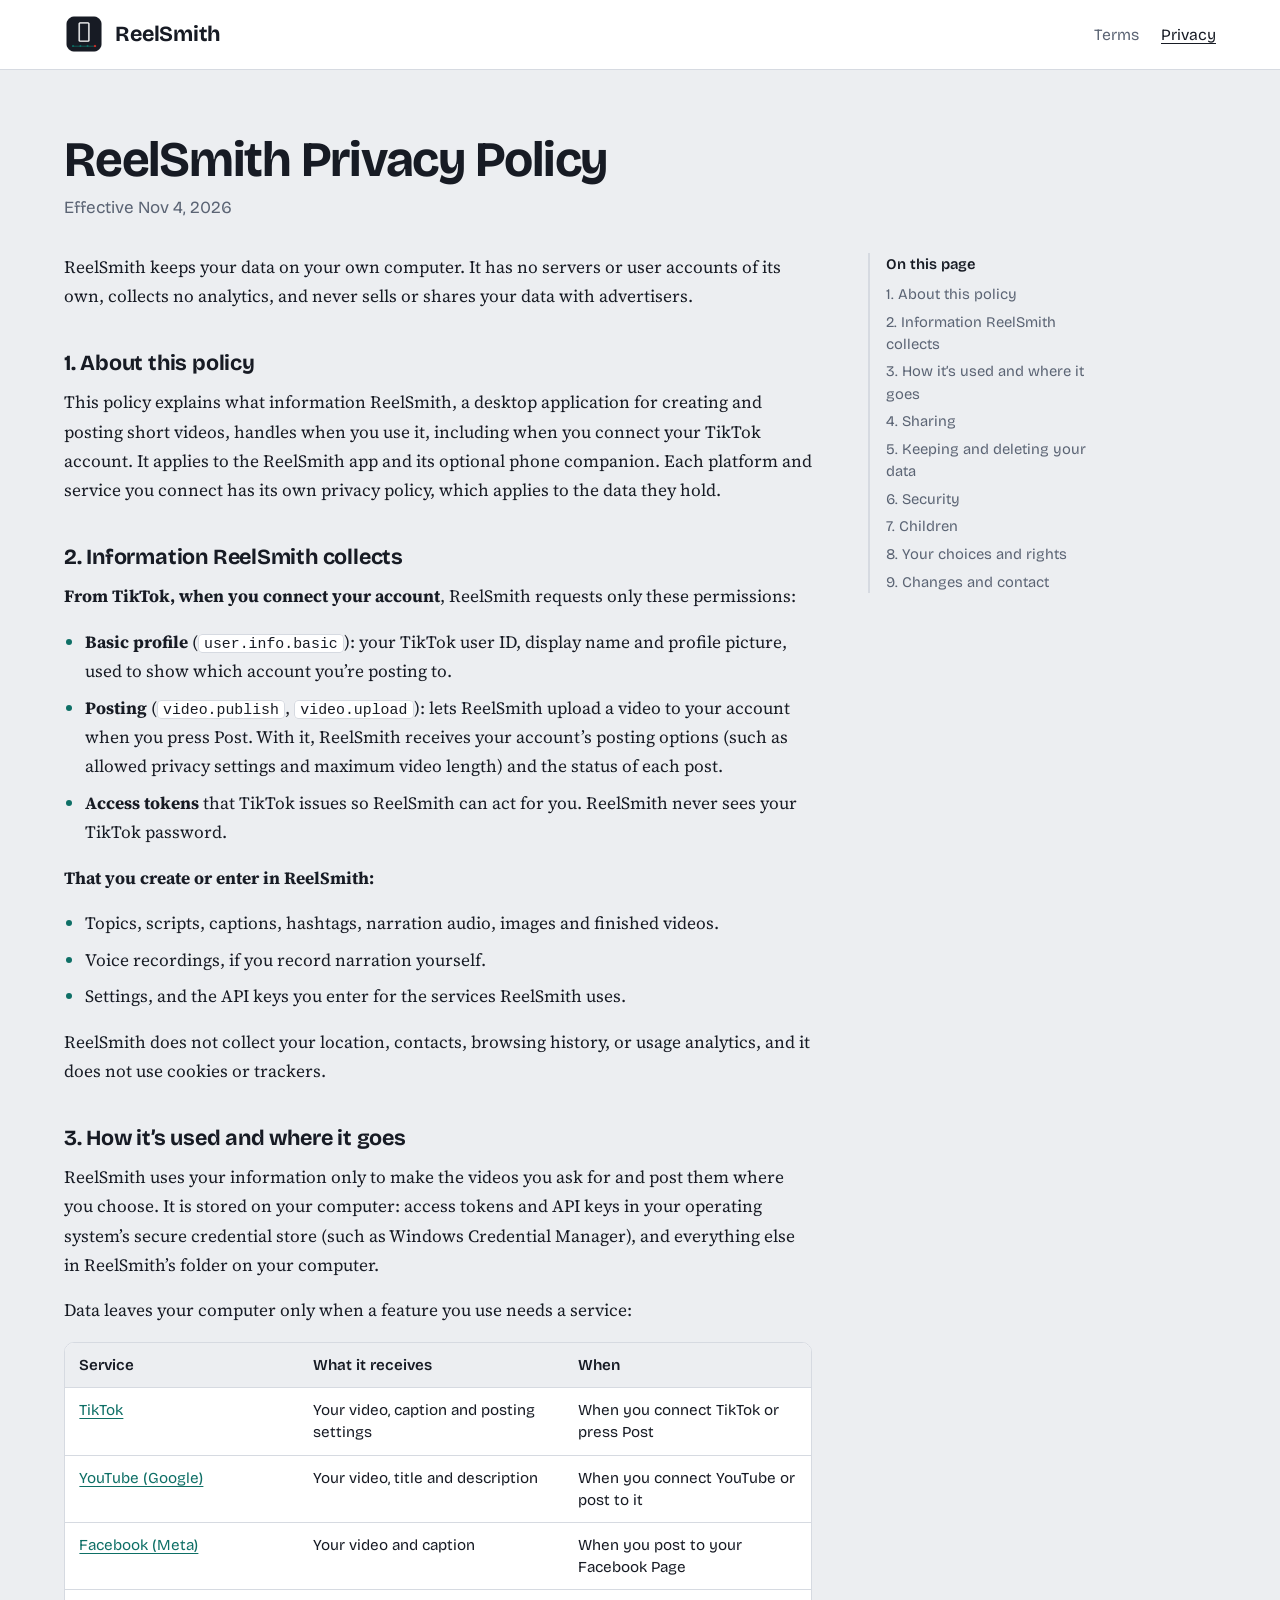
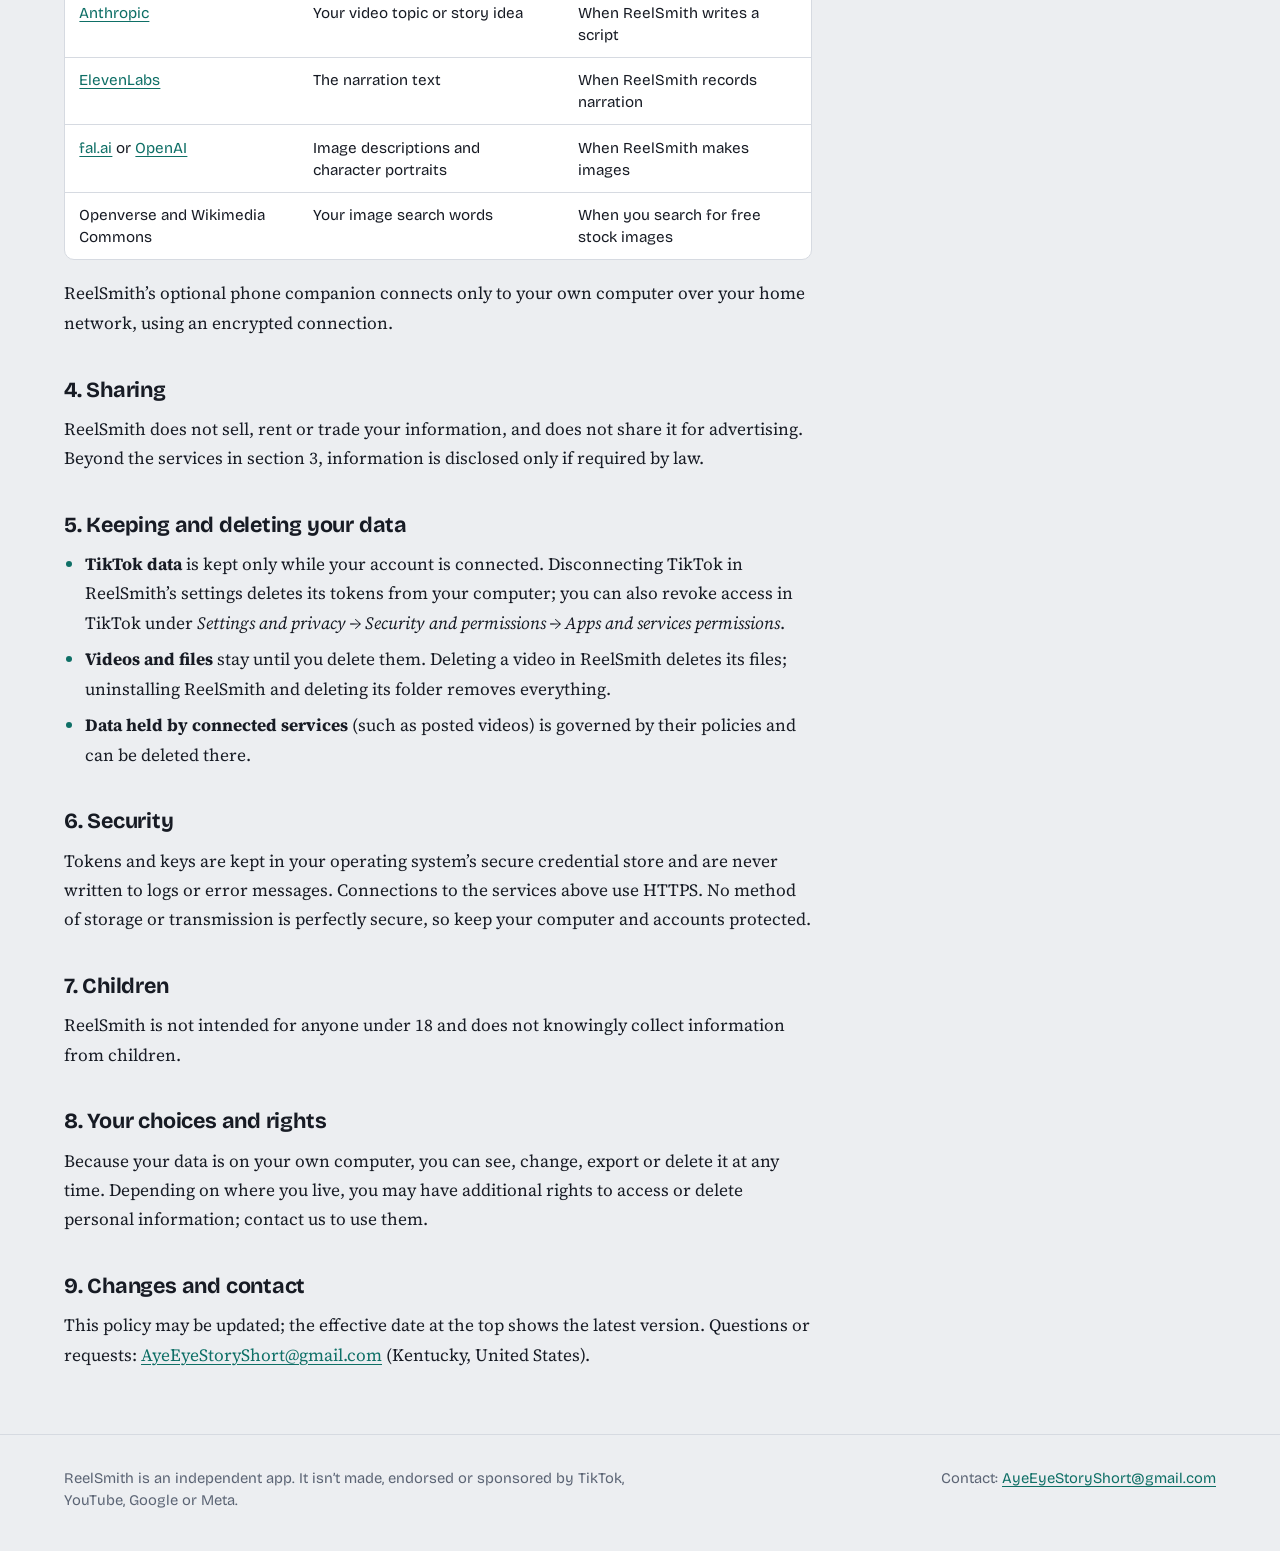
==== privacy.html @ bc8e4c97 "Add files via upload" ====
<!doctype html>
<html lang="en">
<head>
  <meta charset="utf-8">
  <meta name="viewport" content="width=device-width, initial-scale=1">
  <title>ReelSmith Privacy Policy</title>
  <meta name="description" content="How ReelSmith, a desktop app for making and posting narrated short videos, handles your information.">
  <meta name="theme-color" content="#171b24">
  <link rel="icon" type="image/png" href="favicon.png">
  <link rel="apple-touch-icon" href="logo.png">
  <meta property="og:title" content="ReelSmith Privacy Policy">
  <meta property="og:description" content="How ReelSmith, a desktop app for making and posting narrated short videos, handles your information.">
  <meta property="og:image" content="logo.png">
  <link rel="preconnect" href="https://fonts.googleapis.com">
  <link rel="preconnect" href="https://fonts.gstatic.com" crossorigin>
  <link href="https://fonts.googleapis.com/css2?family=Bricolage+Grotesque:opsz,wght@12..96,400;12..96,600;12..96,700&family=Source+Serif+4:opsz,wght@8..60,400;8..60,600&display=swap" rel="stylesheet">
  <link rel="stylesheet" href="style.css">
</head>
<body>
<header class="site-header">
  <div class="wrap">
    <a class="brand" href="./"><img src="logo.png" alt="" width="40" height="40"><span>ReelSmith</span></a>
    <nav class="site-nav" aria-label="Site">
      <a href="terms.html">Terms</a>
      <a href="privacy.html" aria-current="page">Privacy</a>
    </nav>
  </div>
</header>
<main class="doc">
  <div class="wrap">
    <div class="doc-head">
      <h1>ReelSmith Privacy Policy</h1>
      <p class="effective">Effective Nov 4, 2026</p>
    </div>
    <div class="doc-layout">
      <article class="prose">
<p>ReelSmith keeps your data on your own computer. It has no servers or user accounts of its own, collects no analytics, and never sells or shares your data with advertisers.</p>
<h2 id="1-about-this-policy">1. About this policy</h2>
<p>This policy explains what information ReelSmith, a desktop application for creating and posting short videos, handles when you use it, including when you connect your TikTok account. It applies to the ReelSmith app and its optional phone companion. Each platform and service you connect has its own privacy policy, which applies to the data they hold.</p>
<h2 id="2-information-reelsmith-collects">2. Information ReelSmith collects</h2>
<p><strong>From TikTok, when you connect your account</strong>, ReelSmith requests only these permissions:</p>
<ul>
<li><strong>Basic profile</strong> (<code>user.info.basic</code>): your TikTok user ID, display name and profile picture, used to show which account you&rsquo;re posting to.</li>
<li><strong>Posting</strong> (<code>video.publish</code>, <code>video.upload</code>): lets ReelSmith upload a video to your account when you press Post. With it, ReelSmith receives your account&rsquo;s posting options (such as allowed privacy settings and maximum video length) and the status of each post.</li>
<li><strong>Access tokens</strong> that TikTok issues so ReelSmith can act for you. ReelSmith never sees your TikTok password.</li>
</ul>
<p><strong>That you create or enter in ReelSmith:</strong></p>
<ul>
<li>Topics, scripts, captions, hashtags, narration audio, images and finished videos.</li>
<li>Voice recordings, if you record narration yourself.</li>
<li>Settings, and the API keys you enter for the services ReelSmith uses.</li>
</ul>
<p>ReelSmith does not collect your location, contacts, browsing history, or usage analytics, and it does not use cookies or trackers.</p>
<h2 id="3-how-it-s-used-and-where-it-goes">3. How it&rsquo;s used and where it goes</h2>
<p>ReelSmith uses your information only to make the videos you ask for and post them where you choose. It is stored on your computer: access tokens and API keys in your operating system&rsquo;s secure credential store (such as Windows Credential Manager), and everything else in ReelSmith&rsquo;s folder on your computer.</p>
<p>Data leaves your computer only when a feature you use needs a service:</p>
<div class="table-scroll"><table>
<thead>
<tr>
<th>Service</th>
<th>What it receives</th>
<th>When</th>
</tr>
</thead>
<tbody>
<tr>
<td><a href="https://www.tiktok.com/legal/privacy-policy" rel="noopener">TikTok</a></td>
<td>Your video, caption and posting settings</td>
<td>When you connect TikTok or press Post</td>
</tr>
<tr>
<td><a href="https://policies.google.com/privacy" rel="noopener">YouTube (Google)</a></td>
<td>Your video, title and description</td>
<td>When you connect YouTube or post to it</td>
</tr>
<tr>
<td><a href="https://www.facebook.com/privacy/policy" rel="noopener">Facebook (Meta)</a></td>
<td>Your video and caption</td>
<td>When you post to your Facebook Page</td>
</tr>
<tr>
<td><a href="https://www.anthropic.com/legal/privacy" rel="noopener">Anthropic</a></td>
<td>Your video topic or story idea</td>
<td>When ReelSmith writes a script</td>
</tr>
<tr>
<td><a href="https://elevenlabs.io/privacy-policy" rel="noopener">ElevenLabs</a></td>
<td>The narration text</td>
<td>When ReelSmith records narration</td>
</tr>
<tr>
<td><a href="https://fal.ai/privacy" rel="noopener">fal.ai</a> or <a href="https://openai.com/policies/privacy-policy" rel="noopener">OpenAI</a></td>
<td>Image descriptions and character portraits</td>
<td>When ReelSmith makes images</td>
</tr>
<tr>
<td>Openverse and Wikimedia Commons</td>
<td>Your image search words</td>
<td>When you search for free stock images</td>
</tr>
</tbody>
</table></div>
<p>ReelSmith&rsquo;s optional phone companion connects only to your own computer over your home network, using an encrypted connection.</p>
<h2 id="4-sharing">4. Sharing</h2>
<p>ReelSmith does not sell, rent or trade your information, and does not share it for advertising. Beyond the services in section 3, information is disclosed only if required by law.</p>
<h2 id="5-keeping-and-deleting-your-data">5. Keeping and deleting your data</h2>
<ul>
<li><strong>TikTok data</strong> is kept only while your account is connected. Disconnecting TikTok in ReelSmith&rsquo;s settings deletes its tokens from your computer; you can also revoke access in TikTok under <em>Settings and privacy → Security and permissions → Apps and services permissions</em>.</li>
<li><strong>Videos and files</strong> stay until you delete them. Deleting a video in ReelSmith deletes its files; uninstalling ReelSmith and deleting its folder removes everything.</li>
<li><strong>Data held by connected services</strong> (such as posted videos) is governed by their policies and can be deleted there.</li>
</ul>
<h2 id="6-security">6. Security</h2>
<p>Tokens and keys are kept in your operating system&rsquo;s secure credential store and are never written to logs or error messages. Connections to the services above use HTTPS. No method of storage or transmission is perfectly secure, so keep your computer and accounts protected.</p>
<h2 id="7-children">7. Children</h2>
<p>ReelSmith is not intended for anyone under 18 and does not knowingly collect information from children.</p>
<h2 id="8-your-choices-and-rights">8. Your choices and rights</h2>
<p>Because your data is on your own computer, you can see, change, export or delete it at any time. Depending on where you live, you may have additional rights to access or delete personal information; contact us to use them.</p>
<h2 id="9-changes-and-contact">9. Changes and contact</h2>
<p>This policy may be updated; the effective date at the top shows the latest version. Questions or requests: <a href="mailto:AyeEyeStoryShort@gmail.com">AyeEyeStoryShort@gmail.com</a> (Kentucky, United States).</p>
      </article>
      <nav class="toc" aria-label="On this page">
        <p>On this page</p>
        <ol>
          <li><a href="#1-about-this-policy">1. About this policy</a></li>
          <li><a href="#2-information-reelsmith-collects">2. Information ReelSmith collects</a></li>
          <li><a href="#3-how-it-s-used-and-where-it-goes">3. How it&rsquo;s used and where it goes</a></li>
          <li><a href="#4-sharing">4. Sharing</a></li>
          <li><a href="#5-keeping-and-deleting-your-data">5. Keeping and deleting your data</a></li>
          <li><a href="#6-security">6. Security</a></li>
          <li><a href="#7-children">7. Children</a></li>
          <li><a href="#8-your-choices-and-rights">8. Your choices and rights</a></li>
          <li><a href="#9-changes-and-contact">9. Changes and contact</a></li>
        </ol>
      </nav>
    </div>
  </div>
</main>
<footer class="site-footer">
  <div class="wrap">
    <p>ReelSmith is an independent app. It isn&rsquo;t made, endorsed or sponsored by TikTok, YouTube, Google or Meta.</p>
    <p>Contact: <a href="mailto:AyeEyeStoryShort@gmail.com">AyeEyeStoryShort@gmail.com</a></p>
  </div>
</footer>
</body>
</html>
---- style.css ----
/* ReelSmith site: the app's own palette, light and dark. */
:root {
  --page: #eceef1;
  --surface: #ffffff;
  --ink: #171b24;
  --muted: #5b6474;
  --line: #d6dae1;
  --teal: #0e6f66;
  --teal-strong: #0b5a53;
  --red: #c4302b;
  --display: "Bricolage Grotesque", "Segoe UI", system-ui, sans-serif;
  --text: "Source Serif 4", Georgia, "Times New Roman", serif;
  --ui: "Bricolage Grotesque", "Segoe UI", system-ui, sans-serif;
  color-scheme: light;
}
@media (prefers-color-scheme: dark) {
  :root {
    --page: #12151c;
    --surface: #1a1e27;
    --ink: #e9ecf1;
    --muted: #a0a8b6;
    --line: #2d3340;
    --teal: #46b8a8;
    --teal-strong: #6fd0c2;
    --red: #e25a52;
    color-scheme: dark;
  }
}

* { box-sizing: border-box; }
html { -webkit-text-size-adjust: 100%; }
body {
  margin: 0;
  background: var(--page);
  color: var(--ink);
  font-family: var(--ui);
  font-size: 1.0625rem;
  line-height: 1.5;
}
a { color: var(--teal); text-underline-offset: 0.18em; text-decoration-thickness: 1px; }
a:hover { color: var(--teal-strong); text-decoration-thickness: 2px; }
a:focus-visible, button:focus-visible { outline: 3px solid var(--teal); outline-offset: 3px; border-radius: 4px; }

.wrap { width: min(72rem, 100% - 2.5rem); margin-inline: auto; }

/* Header */
.site-header { border-bottom: 1px solid var(--line); background: var(--surface); }
.site-header .wrap { display: flex; align-items: center; justify-content: space-between; gap: 1rem; padding-block: 0.9rem; }
.brand { display: inline-flex; align-items: center; gap: 0.7rem; color: var(--ink); text-decoration: none; }
.brand img { width: 2.5rem; height: 2.5rem; display: block; }
.brand span { font-family: var(--display); font-weight: 700; font-size: 1.35rem; letter-spacing: -0.01em; }
.brand:hover { color: var(--ink); }
.site-nav { display: flex; gap: 1.4rem; font-size: 0.98rem; }
.site-nav a { color: var(--muted); text-decoration: none; }
.site-nav a:hover, .site-nav a[aria-current="page"] { color: var(--ink); text-decoration: underline; }

/* Home: hero */
.hero { padding-block: clamp(3rem, 8vw, 6.5rem) clamp(2.5rem, 6vw, 4.5rem); }
.hero h1 {
  font-family: var(--display);
  font-weight: 700;
  font-size: clamp(2.5rem, 6.4vw, 4.6rem);
  line-height: 1.02;
  letter-spacing: -0.03em;
  max-width: 13ch;
  margin: 0 0 1.4rem;
}
.hero .lede { font-size: clamp(1.1rem, 1.6vw, 1.3rem); line-height: 1.55; color: var(--muted); max-width: 56ch; margin: 0; }

/* The step track from the logo, at page scale */
.track {
  list-style: none;
  margin: clamp(2.8rem, 6vw, 4.2rem) 0 0;
  padding: 0;
  display: grid;
  grid-template-columns: repeat(5, 1fr);
  max-width: 60rem;
}
.track li { position: relative; padding-top: 2.2rem; font-weight: 600; }
.track li::before { /* the line */
  content: "";
  position: absolute;
  top: 0.62rem;
  left: 0;
  right: 0;
  height: 4px;
  background: var(--teal);
}
.track li:last-child::before { right: auto; width: 0.7rem; }
.track .stop {
  position: absolute;
  top: 0;
  left: 0;
  width: 1.5rem;
  height: 1.5rem;
  border-radius: 50%;
  background: var(--teal);
}
.track .post .stop { border-radius: 4px; background: var(--red); }
.track small { display: block; font-weight: 400; color: var(--muted); font-size: 0.92rem; margin-top: 0.15rem; max-width: 14ch; }
.track .post small { color: var(--ink); }

@media (prefers-reduced-motion: no-preference) {
  .track .stop { animation: light 420ms ease-out both; }
  .track li:nth-child(2) .stop { animation-delay: 160ms; }
  .track li:nth-child(3) .stop { animation-delay: 320ms; }
  .track li:nth-child(4) .stop { animation-delay: 480ms; }
  .track li:nth-child(5) .stop { animation-delay: 700ms; }
  @keyframes light { from { transform: scale(0.4); opacity: 0; } to { transform: scale(1); opacity: 1; } }
}

/* Home: sections */
.band { background: var(--surface); border-block: 1px solid var(--line); padding-block: clamp(2.5rem, 6vw, 4rem); }
.section-title { font-family: var(--display); font-size: 1.6rem; letter-spacing: -0.01em; margin: 0 0 1.5rem; }
.features { display: grid; grid-template-columns: repeat(3, 1fr); gap: 2rem 2.5rem; }
.features h3 { font-family: var(--display); font-size: 1.15rem; margin: 0 0 0.4rem; }
.features p { margin: 0; color: var(--muted); max-width: 40ch; }

.data { padding-block: clamp(2.5rem, 6vw, 4rem); display: grid; grid-template-columns: 1.2fr 1fr; gap: 2.5rem; align-items: start; }
.data p { margin: 0 0 1rem; max-width: 58ch; }
.legal-links { display: grid; gap: 0.75rem; }
.legal-links a {
  display: flex;
  flex-direction: column;
  gap: 0.2rem;
  padding: 1rem 1.15rem;
  background: var(--surface);
  border: 1px solid var(--line);
  border-radius: 10px;
  color: var(--ink);
  text-decoration: none;
  font-family: var(--display);
  font-weight: 600;
  font-size: 1.15rem;
}
.legal-links a span { font-family: var(--ui); font-weight: 400; font-size: 0.9rem; color: var(--muted); }
.legal-links a:hover { border-color: var(--teal); }

/* Legal pages */
.doc { padding-block: clamp(2.5rem, 6vw, 4rem) 3rem; }
.doc-head { max-width: 68ch; margin-bottom: 2rem; }
.doc-head h1 { font-family: var(--display); font-size: clamp(2.1rem, 4.6vw, 3.1rem); line-height: 1.05; letter-spacing: -0.025em; margin: 0 0 0.6rem; }
.doc-head .effective { color: var(--muted); margin: 0; }
.doc-layout { display: grid; grid-template-columns: minmax(0, 68ch) 15rem; gap: 3.5rem; align-items: start; }
.toc { position: sticky; top: 1.5rem; font-size: 0.92rem; border-left: 2px solid var(--line); padding-left: 1rem; }
.toc p { font-weight: 600; margin: 0 0 0.5rem; }
.toc ol { list-style: none; margin: 0; padding: 0; display: grid; gap: 0.35rem; }
.toc a { color: var(--muted); text-decoration: none; }
.toc a:hover { color: var(--ink); text-decoration: underline; }

.prose { font-family: var(--text); font-size: 1.08rem; line-height: 1.7; }
.prose > :first-child { margin-top: 0; }
.prose h2 { font-family: var(--display); font-size: 1.35rem; line-height: 1.25; letter-spacing: -0.01em; margin: 2.4rem 0 0.7rem; scroll-margin-top: 1rem; }
.prose p, .prose ul { margin: 0 0 1rem; }
.prose ul { padding-left: 1.3rem; }
.prose li { margin-bottom: 0.45rem; }
.prose li::marker { color: var(--teal); }
.prose code { font-family: Consolas, "SFMono-Regular", Menlo, monospace; font-size: 0.86em; background: var(--surface); border: 1px solid var(--line); border-radius: 4px; padding: 0.05em 0.35em; }
.table-scroll { overflow-x: auto; margin: 0 0 1.2rem; border: 1px solid var(--line); border-radius: 10px; background: var(--surface); }
.prose table { width: 100%; border-collapse: collapse; font-family: var(--ui); font-size: 0.95rem; line-height: 1.45; }
.prose th, .prose td { text-align: left; vertical-align: top; padding: 0.7rem 0.9rem; border-bottom: 1px solid var(--line); }
.prose th { font-weight: 600; background: var(--page); }
.prose tr:last-child td { border-bottom: 0; }

/* Footer */
.site-footer { border-top: 1px solid var(--line); padding-block: 2rem 2.5rem; color: var(--muted); font-size: 0.92rem; }
.site-footer .wrap { display: flex; flex-wrap: wrap; justify-content: space-between; gap: 0.75rem 2rem; }
.site-footer p { margin: 0; max-width: 60ch; }

/* Small screens */
@media (max-width: 860px) {
  .features, .data { grid-template-columns: 1fr; }
  .doc-layout { grid-template-columns: 1fr; gap: 0; }
  .toc { position: static; order: -1; margin-bottom: 2rem; }
}
@media (max-width: 560px) {
  .site-nav { gap: 1rem; font-size: 0.92rem; }
  .brand span { font-size: 1.2rem; }
  .track { grid-template-columns: 1fr; gap: 0; }
  .track li { padding: 0 0 1.4rem 2.6rem; min-height: 3.2rem; }
  .track li::before { top: 0; bottom: 0; left: 0.62rem; right: auto; width: 4px; height: auto; }
  .track li:last-child::before { height: 0.7rem; width: 4px; }
  .track small { max-width: none; }
}
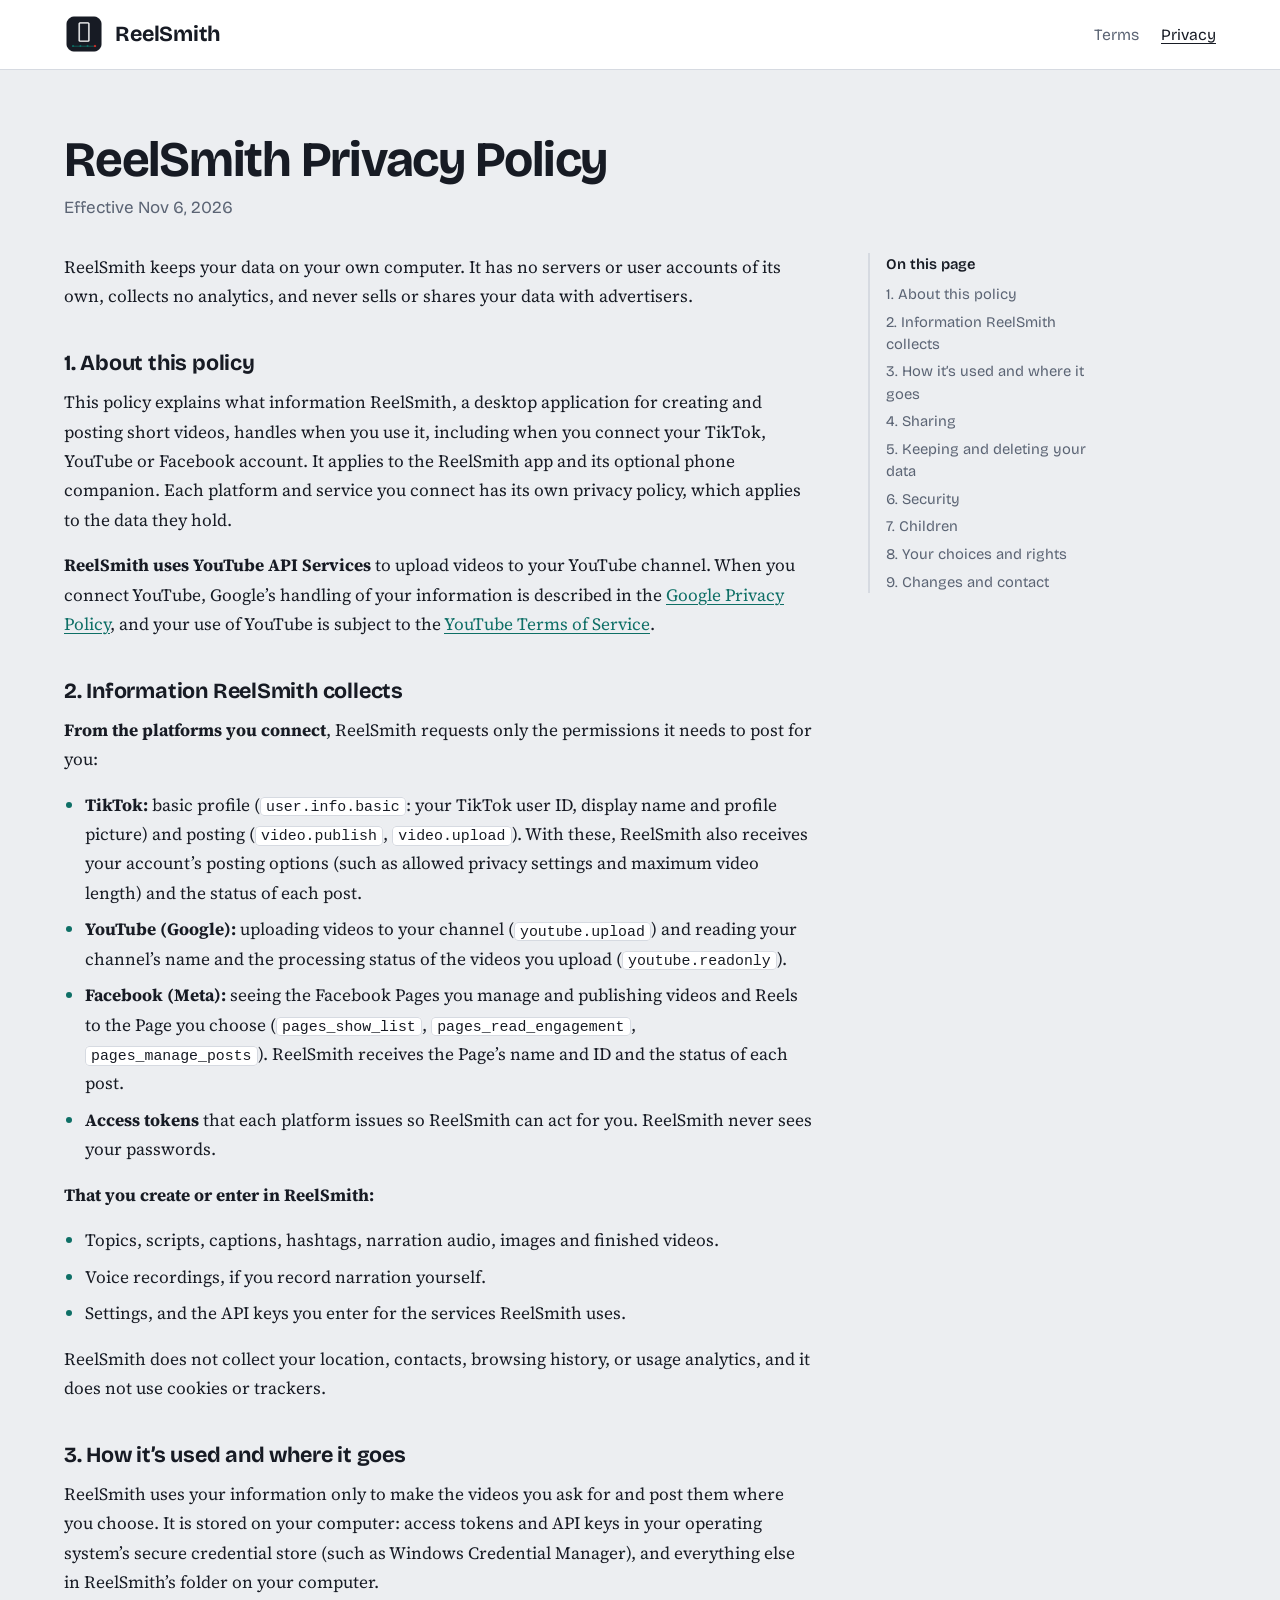
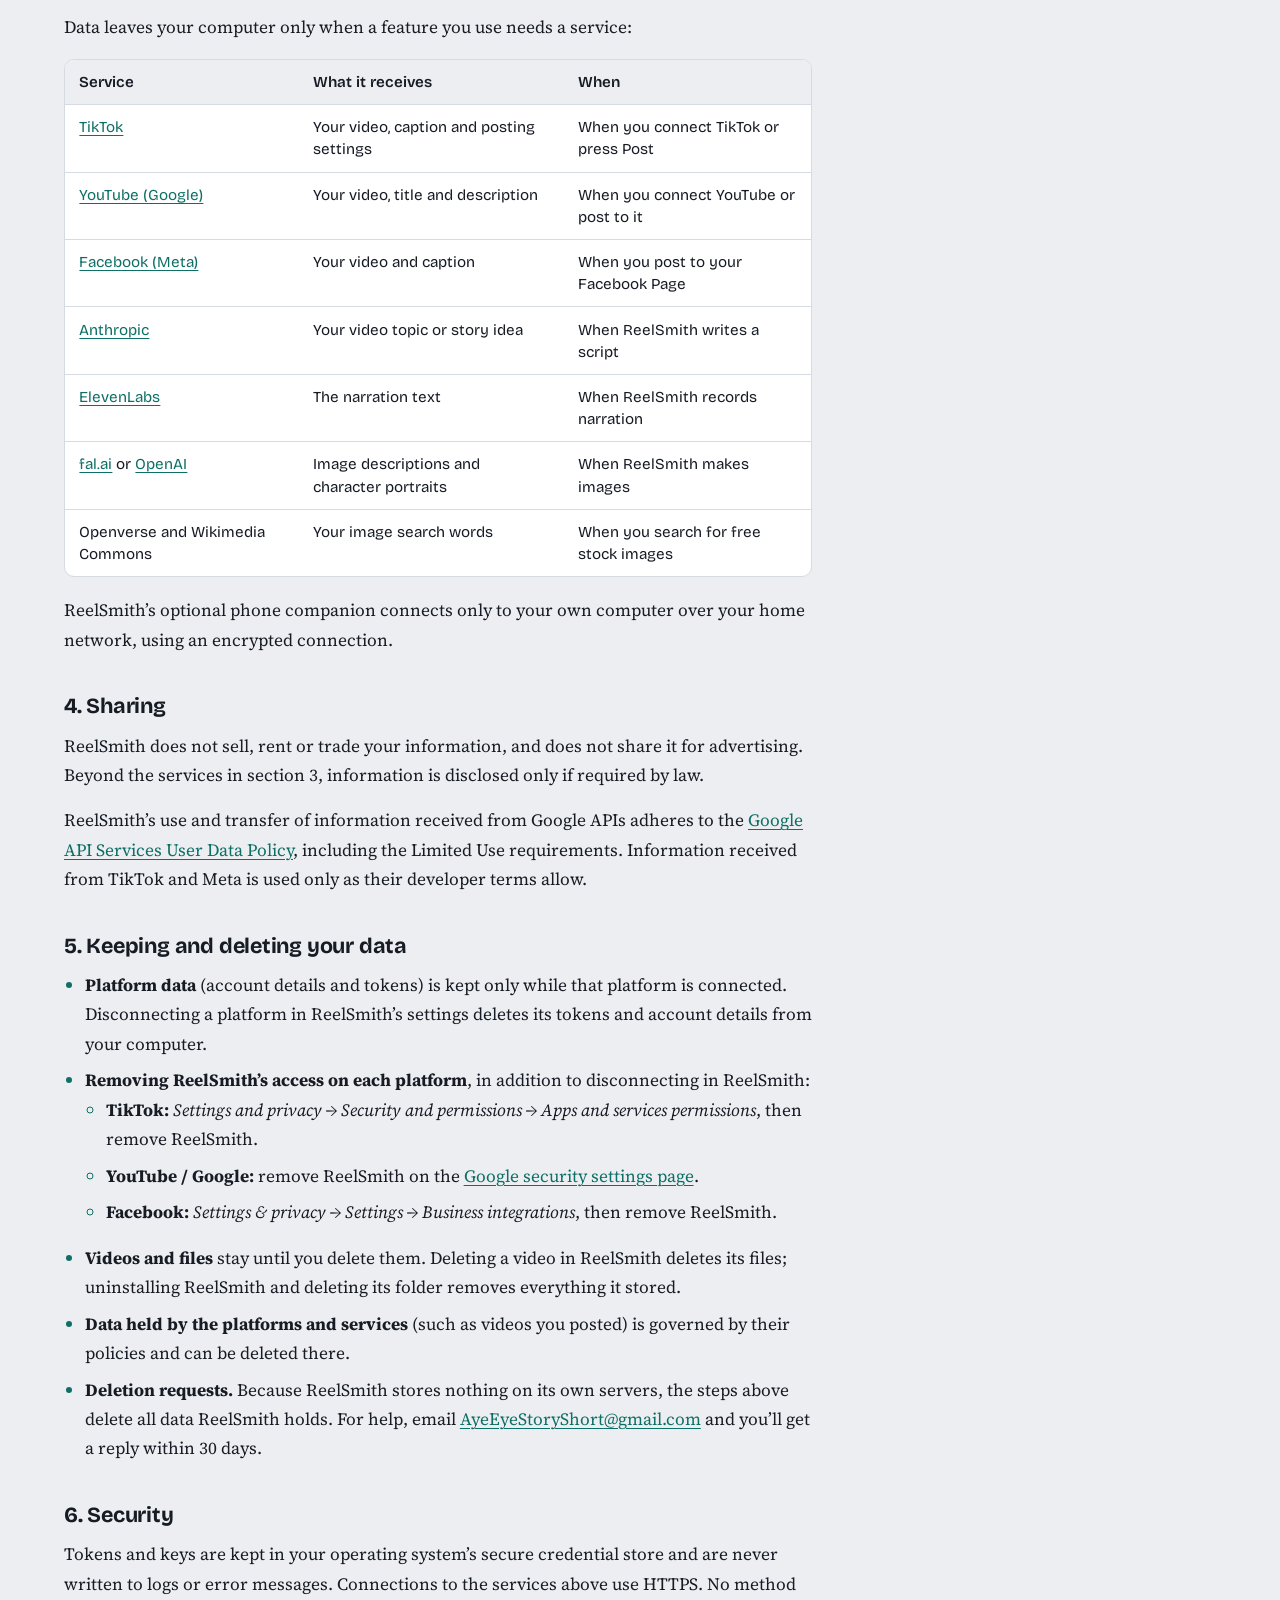
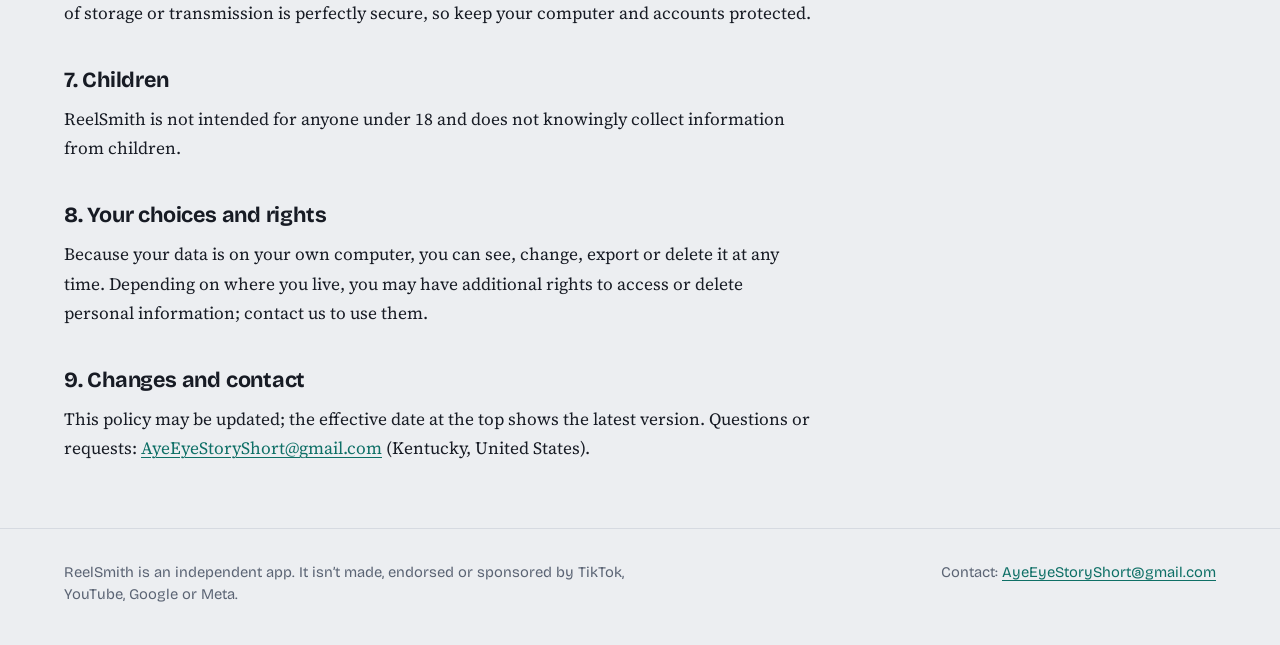
==== commit 4df49f32: "Add files via upload" ====
--- a/privacy.html
+++ b/privacy.html
@@ -30,19 +30,21 @@
   <div class="wrap">
     <div class="doc-head">
       <h1>ReelSmith Privacy Policy</h1>
-      <p class="effective">Effective Nov 4, 2026</p>
+      <p class="effective">Effective Nov 6, 2026</p>
     </div>
     <div class="doc-layout">
       <article class="prose">
 <p>ReelSmith keeps your data on your own computer. It has no servers or user accounts of its own, collects no analytics, and never sells or shares your data with advertisers.</p>
 <h2 id="1-about-this-policy">1. About this policy</h2>
-<p>This policy explains what information ReelSmith, a desktop application for creating and posting short videos, handles when you use it, including when you connect your TikTok account. It applies to the ReelSmith app and its optional phone companion. Each platform and service you connect has its own privacy policy, which applies to the data they hold.</p>
+<p>This policy explains what information ReelSmith, a desktop application for creating and posting short videos, handles when you use it, including when you connect your TikTok, YouTube or Facebook account. It applies to the ReelSmith app and its optional phone companion. Each platform and service you connect has its own privacy policy, which applies to the data they hold.</p>
+<p><strong>ReelSmith uses YouTube API Services</strong> to upload videos to your YouTube channel. When you connect YouTube, Google&rsquo;s handling of your information is described in the <a href="http://www.google.com/policies/privacy" rel="noopener">Google Privacy Policy</a>, and your use of YouTube is subject to the <a href="https://www.youtube.com/t/terms" rel="noopener">YouTube Terms of Service</a>.</p>
 <h2 id="2-information-reelsmith-collects">2. Information ReelSmith collects</h2>
-<p><strong>From TikTok, when you connect your account</strong>, ReelSmith requests only these permissions:</p>
+<p><strong>From the platforms you connect</strong>, ReelSmith requests only the permissions it needs to post for you:</p>
 <ul>
-<li><strong>Basic profile</strong> (<code>user.info.basic</code>): your TikTok user ID, display name and profile picture, used to show which account you&rsquo;re posting to.</li>
-<li><strong>Posting</strong> (<code>video.publish</code>, <code>video.upload</code>): lets ReelSmith upload a video to your account when you press Post. With it, ReelSmith receives your account&rsquo;s posting options (such as allowed privacy settings and maximum video length) and the status of each post.</li>
-<li><strong>Access tokens</strong> that TikTok issues so ReelSmith can act for you. ReelSmith never sees your TikTok password.</li>
+<li><strong>TikTok:</strong> basic profile (<code>user.info.basic</code>: your TikTok user ID, display name and profile picture) and posting (<code>video.publish</code>, <code>video.upload</code>). With these, ReelSmith also receives your account&rsquo;s posting options (such as allowed privacy settings and maximum video length) and the status of each post.</li>
+<li><strong>YouTube (Google):</strong> uploading videos to your channel (<code>youtube.upload</code>) and reading your channel&rsquo;s name and the processing status of the videos you upload (<code>youtube.readonly</code>).</li>
+<li><strong>Facebook (Meta):</strong> seeing the Facebook Pages you manage and publishing videos and Reels to the Page you choose (<code>pages_show_list</code>, <code>pages_read_engagement</code>, <code>pages_manage_posts</code>). ReelSmith receives the Page&rsquo;s name and ID and the status of each post.</li>
+<li><strong>Access tokens</strong> that each platform issues so ReelSmith can act for you. ReelSmith never sees your passwords.</li>
 </ul>
 <p><strong>That you create or enter in ReelSmith:</strong></p>
 <ul>
@@ -103,11 +105,19 @@
 <p>ReelSmith&rsquo;s optional phone companion connects only to your own computer over your home network, using an encrypted connection.</p>
 <h2 id="4-sharing">4. Sharing</h2>
 <p>ReelSmith does not sell, rent or trade your information, and does not share it for advertising. Beyond the services in section 3, information is disclosed only if required by law.</p>
+<p>ReelSmith&rsquo;s use and transfer of information received from Google APIs adheres to the <a href="https://developers.google.com/terms/api-services-user-data-policy" rel="noopener">Google API Services User Data Policy</a>, including the Limited Use requirements. Information received from TikTok and Meta is used only as their developer terms allow.</p>
 <h2 id="5-keeping-and-deleting-your-data">5. Keeping and deleting your data</h2>
 <ul>
-<li><strong>TikTok data</strong> is kept only while your account is connected. Disconnecting TikTok in ReelSmith&rsquo;s settings deletes its tokens from your computer; you can also revoke access in TikTok under <em>Settings and privacy → Security and permissions → Apps and services permissions</em>.</li>
-<li><strong>Videos and files</strong> stay until you delete them. Deleting a video in ReelSmith deletes its files; uninstalling ReelSmith and deleting its folder removes everything.</li>
-<li><strong>Data held by connected services</strong> (such as posted videos) is governed by their policies and can be deleted there.</li>
+<li><strong>Platform data</strong> (account details and tokens) is kept only while that platform is connected. Disconnecting a platform in ReelSmith&rsquo;s settings deletes its tokens and account details from your computer.</li>
+<li><strong>Removing ReelSmith&rsquo;s access on each platform</strong>, in addition to disconnecting in ReelSmith:<ul>
+<li><strong>TikTok:</strong> <em>Settings and privacy → Security and permissions → Apps and services permissions</em>, then remove ReelSmith.</li>
+<li><strong>YouTube / Google:</strong> remove ReelSmith on the <a href="https://security.google.com/settings/security/permissions" rel="noopener">Google security settings page</a>.</li>
+<li><strong>Facebook:</strong> <em>Settings &amp; privacy → Settings → Business integrations</em>, then remove ReelSmith.</li>
+</ul>
+</li>
+<li><strong>Videos and files</strong> stay until you delete them. Deleting a video in ReelSmith deletes its files; uninstalling ReelSmith and deleting its folder removes everything it stored.</li>
+<li><strong>Data held by the platforms and services</strong> (such as videos you posted) is governed by their policies and can be deleted there.</li>
+<li><strong>Deletion requests.</strong> Because ReelSmith stores nothing on its own servers, the steps above delete all data ReelSmith holds. For help, email <a href="mailto:AyeEyeStoryShort@gmail.com">AyeEyeStoryShort@gmail.com</a> and you&rsquo;ll get a reply within 30 days.</li>
 </ul>
 <h2 id="6-security">6. Security</h2>
 <p>Tokens and keys are kept in your operating system&rsquo;s secure credential store and are never written to logs or error messages. Connections to the services above use HTTPS. No method of storage or transmission is perfectly secure, so keep your computer and accounts protected.</p>
